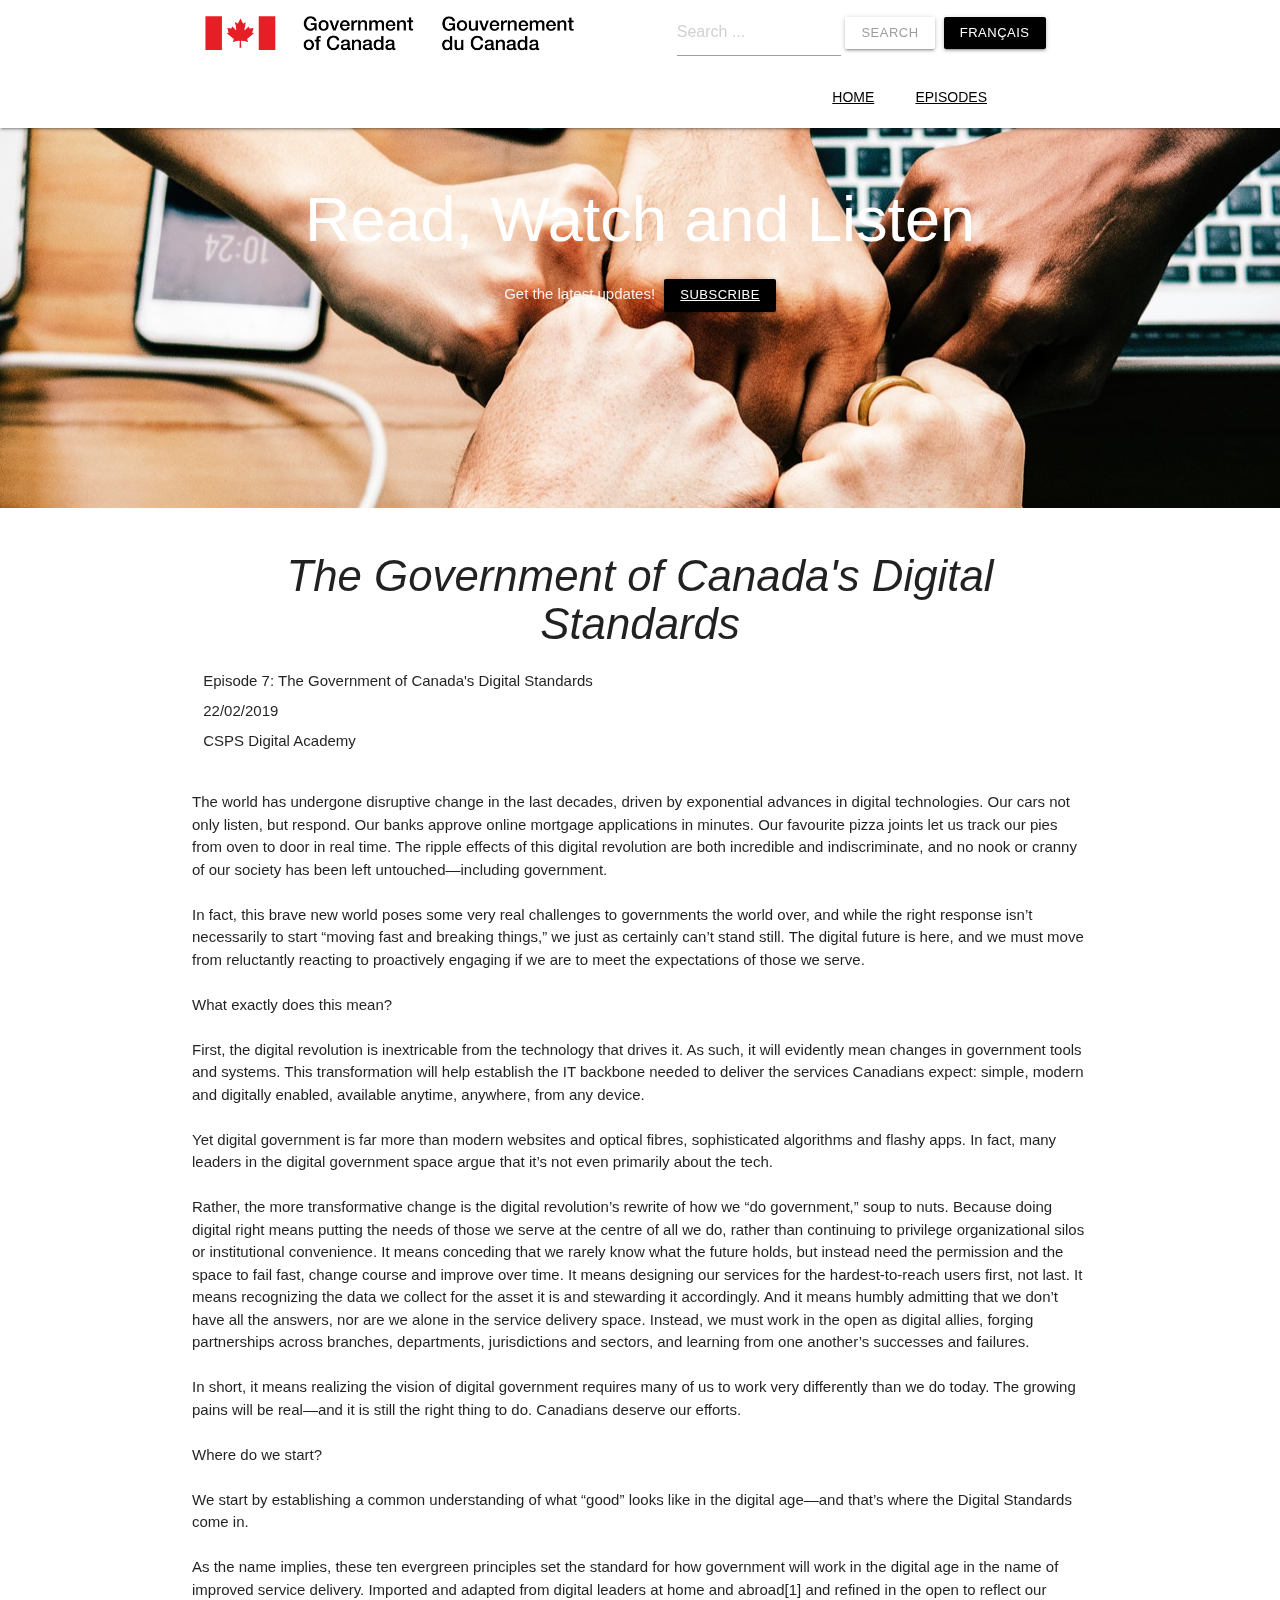
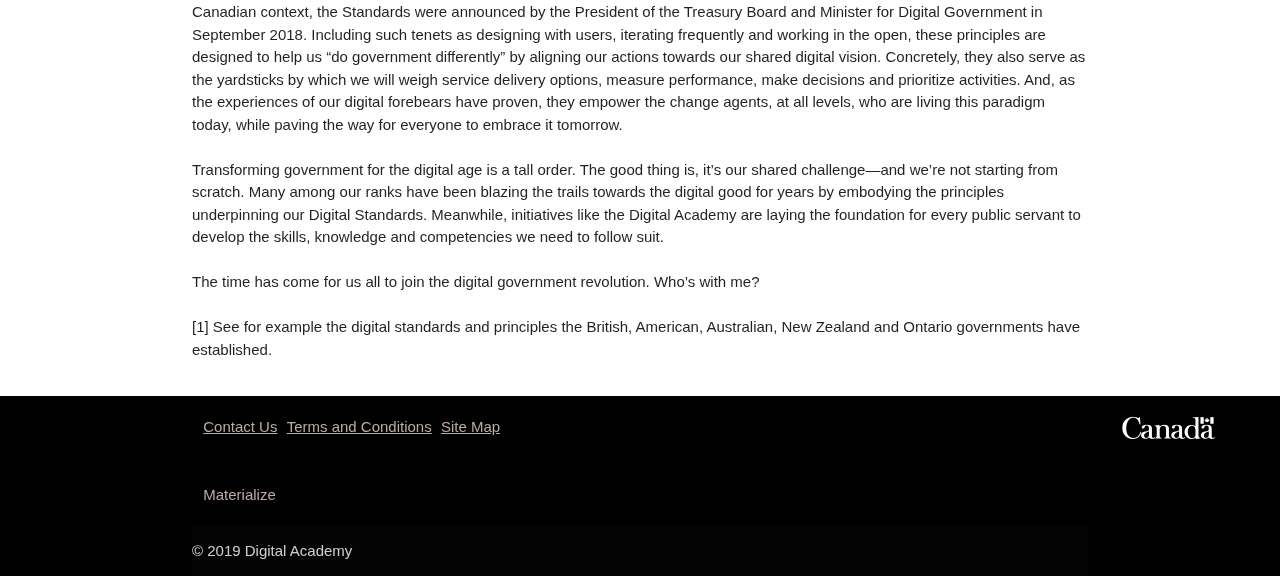
==== busrides_en_episode7.html @ 729121aa "add episode list and single post" ====
<!DOCTYPE html>
<html lang="en">

<head>
    <meta http-equiv="Content-Type" content="text/html; charset=UTF-8" />
    <meta name="viewport" content="width=device-width, initial-scale=1" />
    <title>Busrides - Trajetsenbus</title>

    <!-- CSS  -->
    <link href="https://fonts.googleapis.com/icon?family=Material+Icons" rel="stylesheet">
    <link href="static/css/materialize.css" type="text/css" rel="stylesheet" media="screen,projection" />
    <link href="static/css/style.css" type="text/css" rel="stylesheet" media="screen,projection" />
</head>

<body>
    <nav class="white" role="navigation" id="root" name="root">
        <div class="nav-wrapper-top container ">
            <a id="logo-container" href="#" class="brand-logo">
                <img src="static/images/GoC_Logo.png" alt="Canadian Flag Logo, canada.ca" id="goc_logo">
            </a>
            <div class="nav-wrapper-top right">
                <div class="search-field-wrapper">
                    <input type="search" class="search-field" id="search_box" placeholder="Search ..." value=""
                        title="Search for:">
                    <a href="#" id="search-button" class="btn-small waves-effect waves-light white grey-text">
                        Search
                    </a>
                    <a href="#" id="language-button" class="btn-small waves-effect waves-light black margined-button">
                        Français
                    </a>
                </div>
            </div>
        </div>
        <br>
        <div class="nav-wrapper-bottom container ">
            <div class="nav-wrapper-bottom right">
                <div class="search-field-wrapper">
                    <a href="#" id="home-button" class="btn-flat underlined-button white black-text margined-button">
                        Home
                    </a>
                    <a href="#" id="episodes-button"
                        class="btn-flat underlined-button white black-text margined-button">
                        Episodes
                    </a>
                </div>
            </div>
        </div>
    </nav>

    <div id="index-banner" class="parallax-container">
        <div class="section no-pad-bot">
            <div class="container">
                <br><br>
                <h1 class="header center white-text">Read, Watch and Listen</h1>
                <div class="row center">
                    Get the latest updates!
                    <a href="#" id="subscribe-button"
                        class="btn-small waves-effect waves-light black underlined-button margined-button">
                        Subscribe
                    </a>
                </div>
                <br><br>

            </div>
        </div>
        <div class="parallax"><img src="static/images/background_episode_7.jpg" alt="Episode 7 Background"></div>
    </div>

    <div id="episode_content" name="episode_content" class="container">
        <div class="section">

            <div class="row">
                <div class="col s12 center">
                    <h3><i class="mdi-content-send">The Government of Canada's Digital Standards</i></h3>
                    <p class="left-align light">
                        Episode 7: The Government of Canada's Digital Standards
                        <br>
                        22/02/2019
                        <br>
                        CSPS Digital Academy
                    </p>
                </div>
            </div>
            <div class="row">
                The world has undergone disruptive change in the last decades, driven by exponential advances in digital
                technologies. Our cars not only listen, but respond. Our banks approve online mortgage applications in
                minutes. Our favourite pizza joints let us track our pies from oven to door in real time. The ripple
                effects of this digital revolution are both incredible and indiscriminate, and no nook or cranny of our
                society has been left untouched—including government.
                <br><br>
                In fact, this brave new world poses some very real challenges to governments the world over, and while
                the right response isn’t necessarily to start “moving fast and breaking things,” we just as certainly
                can’t stand still. The digital future is here, and we must move from reluctantly reacting to proactively
                engaging if we are to meet the expectations of those we serve.
                <br><br>
                What exactly does this mean?
                <br><br>
                First, the digital revolution is inextricable from the technology that drives it. As such, it will
                evidently mean changes in government tools and systems. This transformation will help establish the IT
                backbone needed to deliver the services Canadians expect: simple, modern and digitally enabled,
                available anytime, anywhere, from any device.
                <br><br>
                Yet digital government is far more than modern websites and optical fibres, sophisticated algorithms and
                flashy apps. In fact, many leaders in the digital government space argue that it’s not even primarily
                about the tech.
                <br><br>
                Rather, the more transformative change is the digital revolution’s rewrite of how we “do government,”
                soup to nuts. Because doing digital right means putting the needs of those we serve at the centre of all
                we do, rather than continuing to privilege organizational silos or institutional convenience. It means
                conceding that we rarely know what the future holds, but instead need the permission and the space to
                fail fast, change course and improve over time. It means designing our services for the hardest-to-reach
                users first, not last. It means recognizing the data we collect for the asset it is and stewarding it
                accordingly. And it means humbly admitting that we don’t have all the answers, nor are we alone in the
                service delivery space. Instead, we must work in the open as digital allies, forging partnerships across
                branches, departments, jurisdictions and sectors, and learning from one another’s successes and
                failures.
                <br><br>
                In short, it means realizing the vision of digital government requires many of us to work very
                differently than we do today. The growing pains will be real—and it is still the right thing to do.
                Canadians deserve our efforts.
                <br><br>
                Where do we start?
                <br><br>
                We start by establishing a common understanding of what “good” looks like in the digital age—and that’s
                where the Digital Standards come in.
                <br><br>
                As the name implies, these ten evergreen principles set the standard for how government will work in the
                digital age in the name of improved service delivery. Imported and adapted from digital leaders at home
                and abroad[1] and refined in the open to reflect our Canadian context, the Standards were announced by
                the President of the Treasury Board and Minister for Digital Government in September 2018. Including
                such tenets as designing with users, iterating frequently and working in the open, these principles are
                designed to help us “do government differently” by aligning our actions towards our shared digital
                vision. Concretely, they also serve as the yardsticks by which we will weigh service delivery options,
                measure performance, make decisions and prioritize activities. And, as the experiences of our digital
                forebears have proven, they empower the change agents, at all levels, who are living this paradigm
                today, while paving the way for everyone to embrace it tomorrow.
                <br><br>
                Transforming government for the digital age is a tall order. The good thing is, it’s our shared
                challenge—and we’re not starting from scratch. Many among our ranks have been blazing the trails towards
                the digital good for years by embodying the principles underpinning our Digital Standards. Meanwhile,
                initiatives like the Digital Academy are laying the foundation for every public servant to develop the
                skills, knowledge and competencies we need to follow suit.
                <br><br>
                The time has come for us all to join the digital government revolution. Who’s with me?
                <br><br>
                [1] See for example the digital standards and principles the British, American, Australian, New Zealand
                and Ontario governments have established.
            </div>
        </div>
    </div>

    <footer class="page-footer black">
        <div class="footer-logo right">
            <img src="static/images/GoC_Footer.png" alt="Canadian Flag Logo">
        </div>
        <div class="container">
            <div class="row">
                <div class="col l6 s12">
                    <a class="brown-text text-lighten-3 underlined-button" href="#">Contact Us</a>
                    <a class="brown-text text-lighten-3 underlined-button margined-button" href="#">Terms and
                        Conditions</a>
                    <a class="brown-text text-lighten-3 underlined-button margined-button" href="#">Site Map</a>
                    <br>
                    <br>
                    <br>
                    <a class="brown-text text-lighten-3" href="http://materializecss.com">Materialize</a>
                </div>
            </div>
            <div class="footer-copyright">
                &copy; 2019 Digital Academy
            </div>
        </div>
    </footer>


    <!-- MATERIALIZE CSS SCROLL TO TOP BUTTON -->
    <!--
    <div class="fixed-action-btn">
        <a href="#root" class="btn-floating btn-large purple">
            <i class="large material-icons">arrow_upward</i>
        </a>
    </div>
    -->

    <!--  Scripts-->
    <script src="https://code.jquery.com/jquery-2.1.1.min.js"></script>
    <script src="static/js/materialize.js"></script>
    <script src="static/js/init.js"></script>
</body>

</html>
---- static/css/style.css ----
/* Custom Stylesheet */
/**
 * Use this file to override Materialize files so you can update
 * the core Materialize files in the future
 *
 * Made By MaterializeCSS.com
 */

nav ul a,
nav .brand-logo {
  color: #444;
}

p {
  line-height: 2rem;
}

.sidenav-trigger {
  color: #26a69a;
}

.parallax-container {
  min-height: 380px;
  line-height: 0;
  height: auto;
  color: rgba(255,255,255,.9);
}
  .parallax-container .section {
    width: 100%;
  }

@media only screen and (max-width : 992px) {
  .parallax-container .section {
    position: absolute;
    top: 40%;
  }
  #index-banner .section {
    top: 10%;
  }
}

@media only screen and (max-width : 600px) {
  #index-banner .section {
    top: 0;
  }
}

.icon-block {
  padding: 0 15px;
}
.icon-block .material-icons {
  font-size: inherit;
}

footer.page-footer {
  margin: 0;
}

#goc_logo{
  width: 400px;
}

#search_box{
  width: 40%;
}

.right{
  float: right;
}

#root{
  height: 128px;
}

.footer-logo{
  padding-right: 5%;
}

.nav-wrapper-bottom{
  padding-right: 4%;
}

.margined-button{
  margin-left: 5px;
}

.underlined-button{
  text-decoration:underline;
}
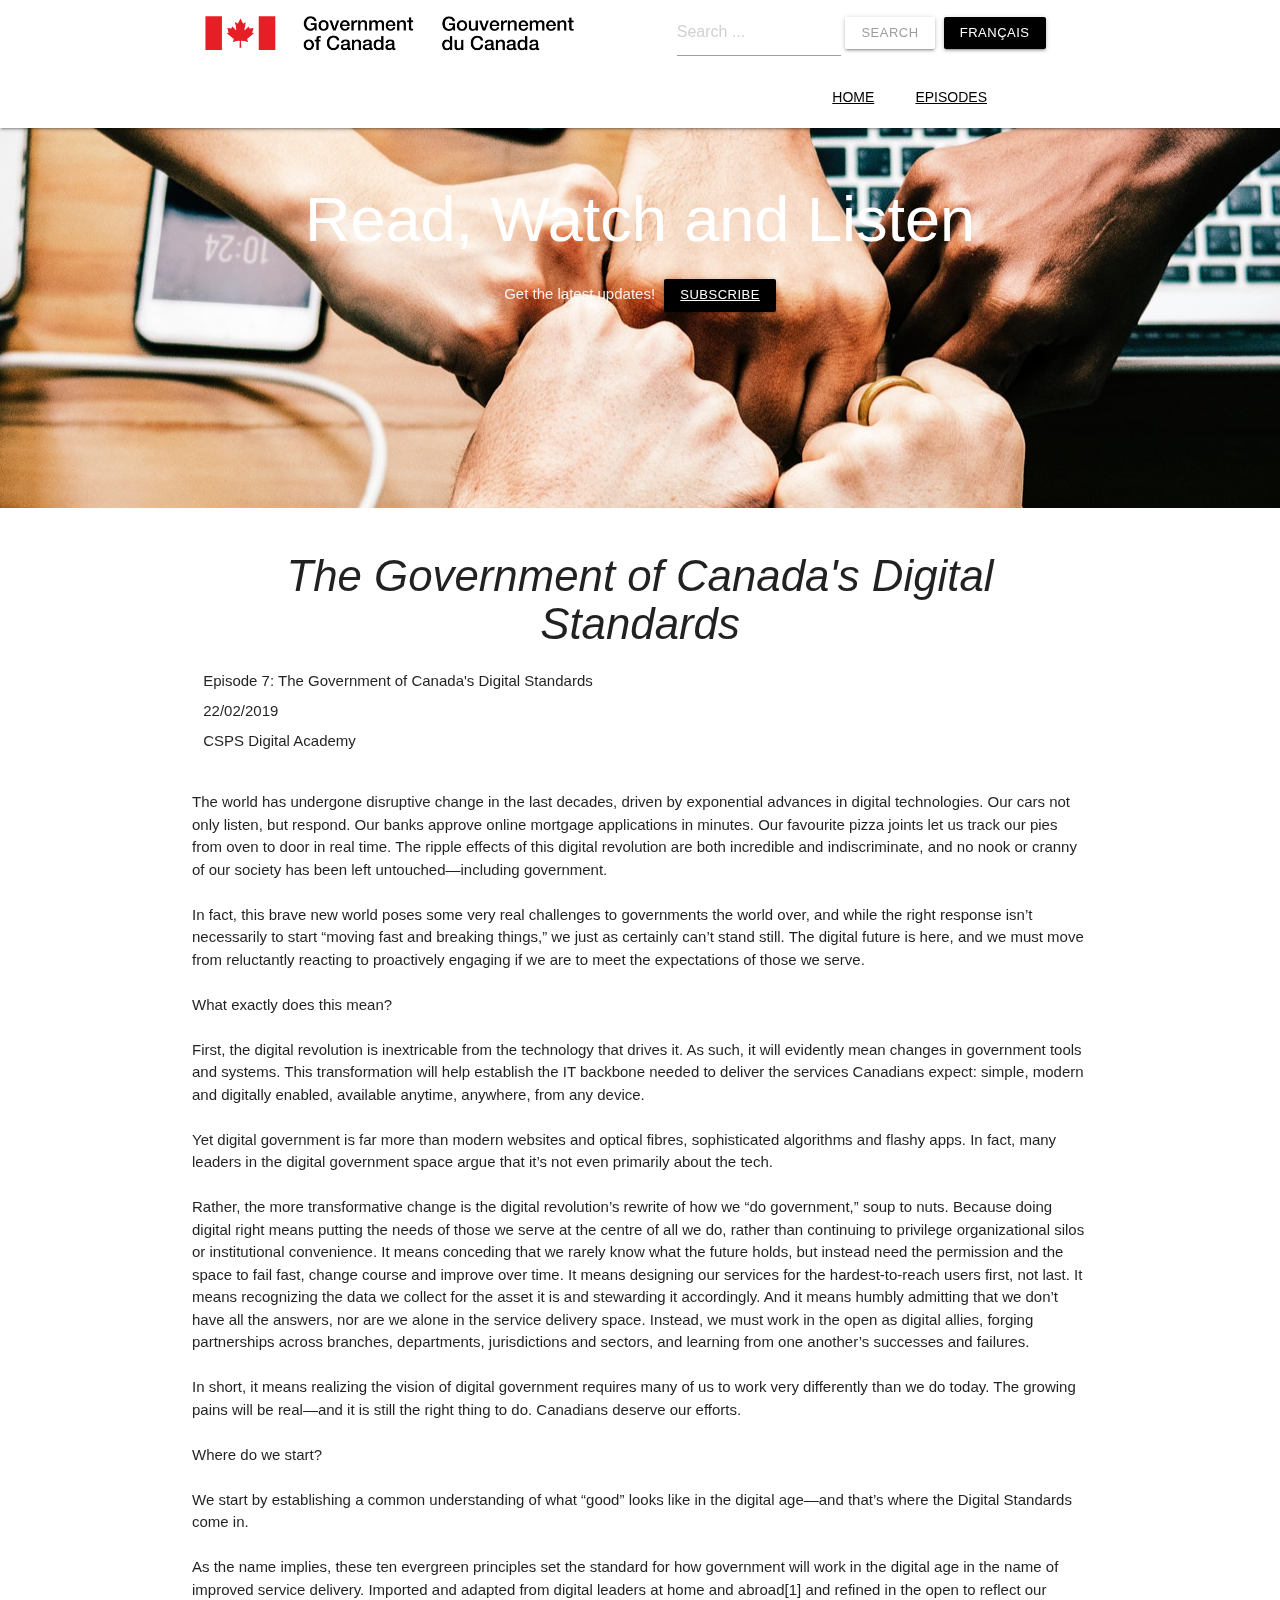
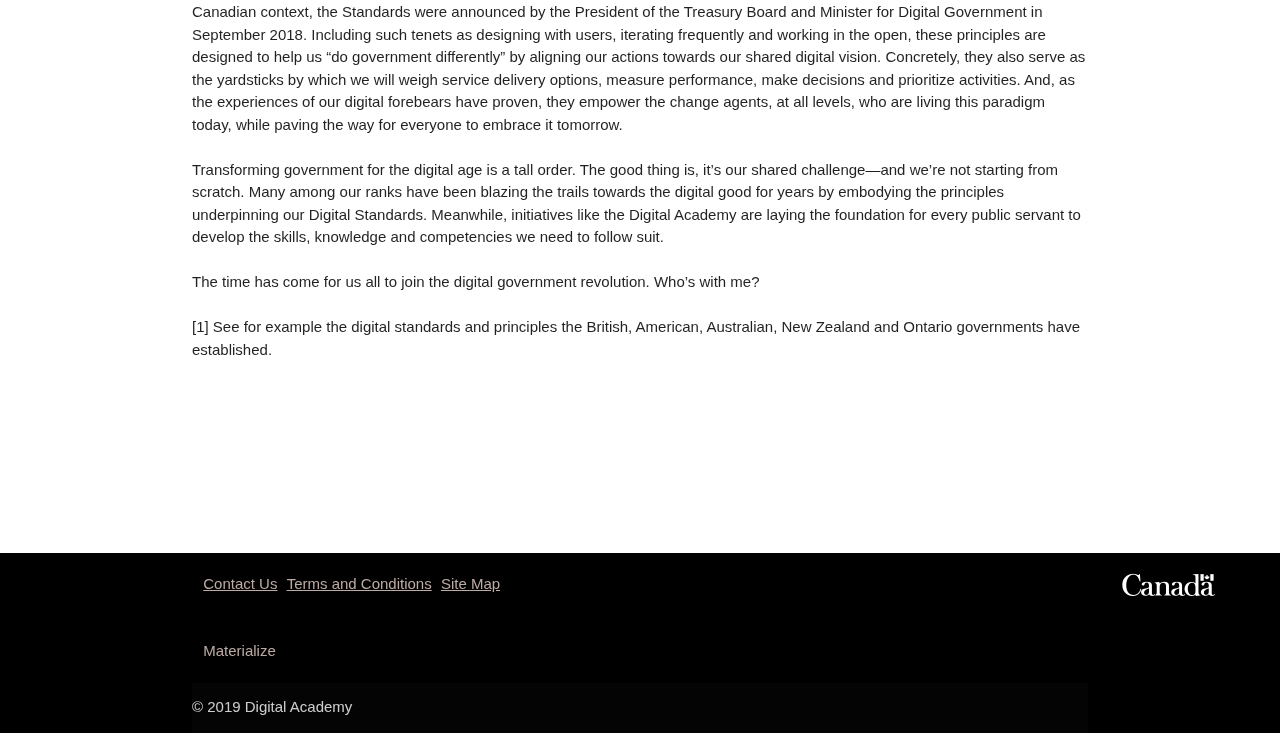
==== commit b5420d6d: "add remarkbox commenting system to episode post" ====
--- a/busrides_en_episode7.html
+++ b/busrides_en_episode7.html
@@ -35,10 +35,11 @@
         <div class="nav-wrapper-bottom container ">
             <div class="nav-wrapper-bottom right">
                 <div class="search-field-wrapper">
-                    <a href="#" id="home-button" class="btn-flat underlined-button white black-text margined-button">
+                    <a href="index.html" id="home-button"
+                        class="btn-flat underlined-button white black-text margined-button">
                         Home
                     </a>
-                    <a href="#" id="episodes-button"
+                    <a href="busrides_en_episodes.html" id="episodes-button"
                         class="btn-flat underlined-button white black-text margined-button">
                         Episodes
                     </a>
@@ -148,6 +149,42 @@
             </div>
         </div>
     </div>
+
+    <!-- Remarkbox - Your readers want to communicate with you -->
+    <div id="remarkbox-div">
+        <noscript>
+            <iframe id=remarkbox-iframe src="https://my.remarkbox.com/embed?nojs=true"
+                style="height:600px;width:100%;border:none!important" tabindex=0></iframe>
+        </noscript>
+    </div>
+    <script src="https://my.remarkbox.com/static/js/iframe-resizer/iframeResizer.min.js"></script>
+    <script>
+        var rb_owner_key = "360ebb4d-a96a-11e9-9f3b-040140774501";
+        var thread_uri = window.location.href;
+        var thread_title = window.document.title;
+        var thread_fragment = window.location.hash;
+        function create_remarkbox_iframe() {
+            var src = "https://my.remarkbox.com/embed?rb_owner_key=" + rb_owner_key + "&thread_title=" + thread_title + "&thread_uri=" + thread_uri;
+            var ifrm = document.createElement("iframe");
+            ifrm.setAttribute("id", "remarkbox-iframe");
+            ifrm.setAttribute("scrolling", "no");
+            ifrm.setAttribute("src", src);
+            ifrm.setAttribute("frameborder", "0");
+            ifrm.setAttribute("tabindex", "0");
+            ifrm.setAttribute("title", "Remarkbox");
+            ifrm.style.width = "100%";
+            document.getElementById("remarkbox-div").appendChild(ifrm);
+        }
+        create_remarkbox_iframe();
+        iFrameResize(
+            {
+                checkOrigin: ["https://my.remarkbox.com"],
+                inPageLinks: true,
+                initCallback: function (e) { e.iFrameResizer.moveToAnchor(thread_fragment) }
+            },
+            document.getElementById("remarkbox-iframe")
+        );
+    </script>
 
     <footer class="page-footer black">
         <div class="footer-logo right">
